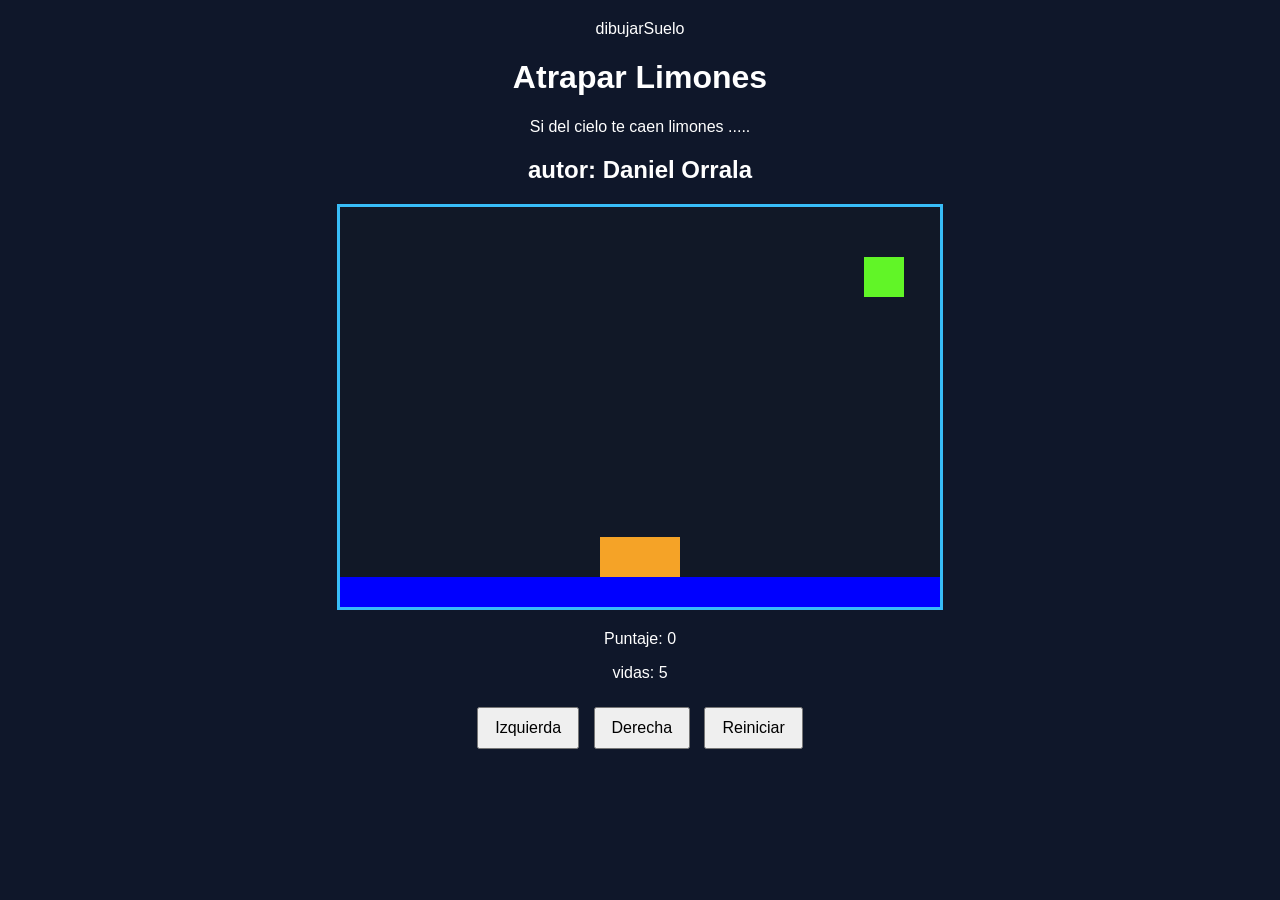
==== index.html @ b22e97ed "rename the HTML file to index.html" ====
<!DOCTYPE html>
<html>
<head>
  <link rel ="stylesheet" href="limones.css"/>
  
  <title>Caza Estrellas</title>
 
 
</head>dibujarSuelo
<body onload="iniciar()">
  <div class="contenedor">
    <h1>Atrapar Limones</h1>
    <p>Si del cielo te caen limones ..... </p>
    <h2>autor: Daniel Orrala</h2>
    <canvas id="areaJuegos" width="600" height="400"></canvas>
    
    <div class="panel">
      <p>Puntaje: <span id="txtPuntaje">0</span></p>
      <p>vidas: <span id="txtVidas">5</span></p>
    </div>
    <div class="botones">
      <button onclick="moverIzquierda()">Izquierda</button>
      <button onclick="moverDerecha()">Derecha</button>
      <button onclick="reiniciar()">Reiniciar</button>
    </div>
  </div>

</body>
<script src="limones.js"></script>
<script src="utils.js"></script>
</html>
---- limones.css ----
body {
  font-family: Arial, sans-serif;
  background-color: #0f172a;
  color: white;
  text-align: center;
  margin: 0;
  padding: 20px;
}

.contenedor {
  max-width: 800px;
  margin: 0 auto;
}

canvas {
  background-color: #111827;
  border: 3px solid #38bdf8;
  display: block;
  margin: 20px auto;
}

.panel {
  margin: 20px 0;
}

.botones button {
  margin: 5px;
  padding: 10px 16px;
  font-size: 16px;
  cursor: pointer;
}
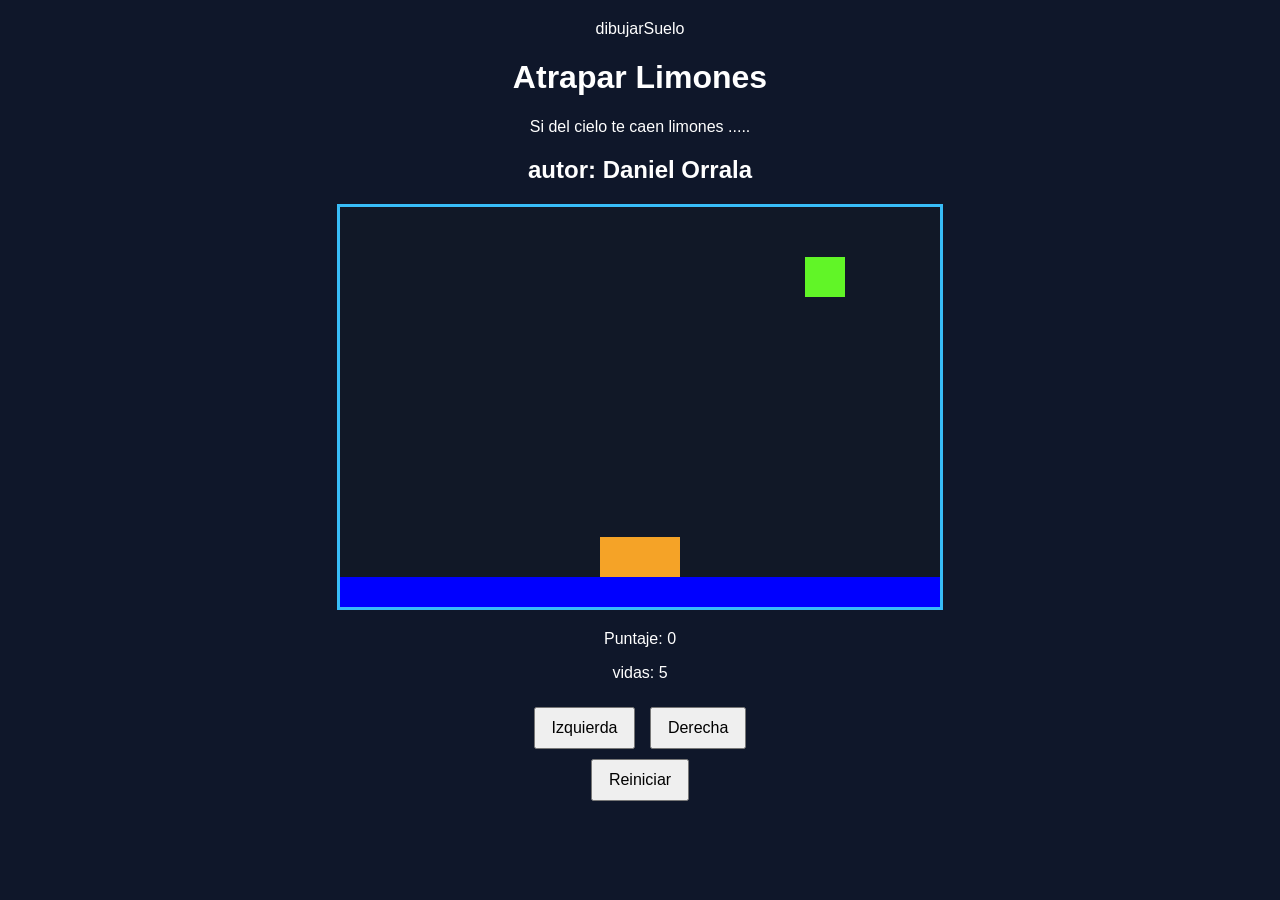
==== commit 3ee7d813: "Corrects the character's position and the button layout" ====
--- a/index.html
+++ b/index.html
@@ -21,6 +21,7 @@
     <div class="botones">
       <button onclick="moverIzquierda()">Izquierda</button>
       <button onclick="moverDerecha()">Derecha</button>
+      <br>
       <button onclick="reiniciar()">Reiniciar</button>
     </div>
   </div>
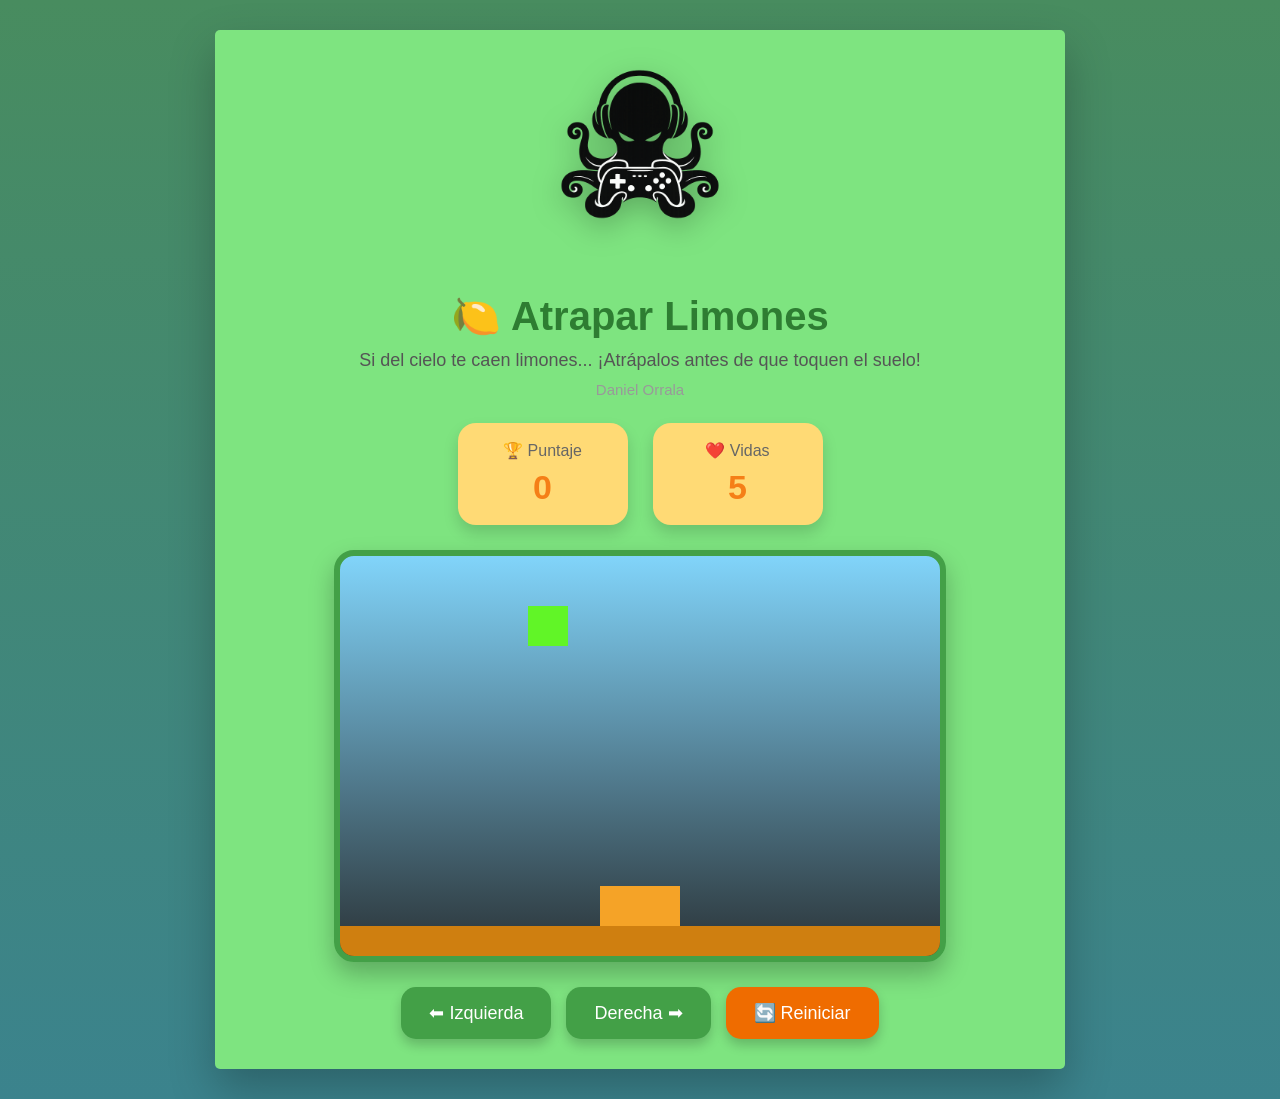
==== commit 1bb6fdaf: "Add an image and modify the game design" ====
--- a/index.html
+++ b/index.html
@@ -1,32 +1,81 @@
 <!DOCTYPE html>
-<html>
+<html lang="es">
+
 <head>
-  <link rel ="stylesheet" href="limones.css"/>
-  
-  <title>Caza Estrellas</title>
- 
- 
-</head>dibujarSuelo
+
+    <meta charset="UTF-8">
+    <meta name="viewport" content="width=device-width, initial-scale=1.0">
+
+    <title>Caza Estrellas</title>
+
+    <link rel="stylesheet" href="limones.css">
+
+</head>
+
 <body onload="iniciar()">
-  <div class="contenedor">
-    <h1>Atrapar Limones</h1>
-    <p>Si del cielo te caen limones ..... </p>
-    <h2>autor: Daniel Orrala</h2>
-    <canvas id="areaJuegos" width="600" height="400"></canvas>
-    
-    <div class="panel">
-      <p>Puntaje: <span id="txtPuntaje">0</span></p>
-      <p>vidas: <span id="txtVidas">5</span></p>
+     
+
+    <div class="contenedor">
+      <div class="logo">
+       <img src="FB93A604-09A4-48FF-B368-E75D6C3976B2.PNG" alt="Logo Octopus Gaming">
+     </div>
+
+        <header>
+
+            <h1>🍋 Atrapar Limones</h1>
+
+            <p class="descripcion">
+                Si del cielo te caen limones...
+                ¡Atrápalos antes de que toquen el suelo!
+            </p>
+
+            <p class="autor">Daniel Orrala</p>
+
+        </header>
+
+        <div class="panel">
+
+            <div class="tarjeta">
+
+                <span class="titulo">🏆 Puntaje</span>
+
+                <span id="txtPuntaje">0</span>
+
+            </div>
+
+            <div class="tarjeta">
+
+                <span class="titulo">❤️ Vidas</span>
+
+                <span id="txtVidas">5</span>
+
+            </div>
+
+        </div>
+
+        <div class="zonaJuego">
+
+            <canvas id="areaJuegos" width="600" height="400"></canvas>
+
+        </div>
+
+        <div class="botones">
+
+            <button onclick="moverIzquierda()">⬅ Izquierda</button>
+
+            <button onclick="moverDerecha()">Derecha ➡</button>
+
+            <button class="reiniciar" onclick="reiniciar()">
+                🔄 Reiniciar
+            </button>
+
+        </div>
+
     </div>
-    <div class="botones">
-      <button onclick="moverIzquierda()">Izquierda</button>
-      <button onclick="moverDerecha()">Derecha</button>
-      <br>
-      <button onclick="reiniciar()">Reiniciar</button>
-    </div>
-  </div>
 
 </body>
+
 <script src="limones.js"></script>
 <script src="utils.js"></script>
+
 </html>
--- a/limones.css
+++ b/limones.css
@@ -1,31 +1,231 @@
-body {
-  font-family: Arial, sans-serif;
-  background-color: #0f172a;
-  color: white;
-  text-align: center;
-  margin: 0;
-  padding: 20px;
-}
-
-.contenedor {
-  max-width: 800px;
-  margin: 0 auto;
-}
-
-canvas {
-  background-color: #111827;
-  border: 3px solid #38bdf8;
-  display: block;
-  margin: 20px auto;
-}
-
-.panel {
-  margin: 20px 0;
-}
-
-.botones button {
-  margin: 5px;
-  padding: 10px 16px;
-  font-size: 16px;
-  cursor: pointer;
+*{
+    margin:0;
+    padding:0;
+    box-sizing:border-box;
+}
+
+body{
+
+    font-family:Arial, Helvetica, sans-serif;
+
+    background:linear-gradient(180deg,#488c5f,#3b838d);
+
+    min-height:100vh;
+
+    display:flex;
+
+    justify-content:center;
+
+    align-items:center;
+
+    padding:30px;
+
+}
+
+.contenedor{
+
+    width:850px;
+
+    background:rgb(126, 228, 128);
+
+    border-radius:5px;
+
+    padding:30px;
+
+    box-shadow:0 20px 45px rgba(0,0,0,.25);
+
+}
+
+header{
+
+    text-align:center;
+
+    margin-bottom:25px;
+
+}
+
+h1{
+
+    color:#2e7d32;
+
+    font-size:40px;
+
+    margin-bottom:10px;
+
+}
+
+.descripcion{
+
+    color:#555;
+
+    font-size:18px;
+
+    margin-bottom:10px;
+
+}
+
+.autor{
+
+    color:#999;
+
+    font-size:15px;
+
+}
+
+.panel{
+
+    display:flex;
+
+    justify-content:center;
+
+    gap:25px;
+
+    margin-bottom:25px;
+
+}
+
+.tarjeta{
+
+    background:#ffda75;
+
+    border-radius:18px;
+
+    padding:18px 35px;
+
+    min-width:170px;
+
+    text-align:center;
+
+    box-shadow:0 8px 15px rgba(0,0,0,.15);
+
+}
+
+.titulo{
+
+    display:block;
+
+    color:#666;
+
+    margin-bottom:8px;
+
+}
+
+#txtPuntaje,
+#txtVidas{
+
+    font-size:34px;
+
+    font-weight:bold;
+
+    color:#f57f17;
+
+}
+
+.zonaJuego{
+
+    display:flex;
+
+    justify-content:center;
+
+    margin-bottom:25px;
+
+}
+
+canvas{
+
+    background:linear-gradient(#81d4fa,#2b3438);
+
+    border:6px solid #43a047;
+
+    border-radius:20px;
+
+    box-shadow:0 12px 25px rgba(0,0,0,.25);
+
+}
+
+.botones{
+
+    display:flex;
+
+    justify-content:center;
+
+    flex-wrap:wrap;
+
+    gap:15px;
+
+}
+
+button{
+
+    border:none;
+
+    border-radius:15px;
+
+    padding:15px 28px;
+
+    background:#43a047;
+
+    color:white;
+
+    font-size:18px;
+
+    cursor:pointer;
+
+    transition:.25s;
+
+    box-shadow:0 6px 12px rgba(0,0,0,.2);
+
+}
+
+button:hover{
+
+    background:#2e7d32;
+
+    transform:translateY(-3px);
+
+}
+
+button:active{
+
+    transform:scale(.96);
+
+}
+
+.reiniciar{
+
+    background:#ef6c00;
+
+}
+
+.reiniciar:hover{
+
+    background:#d84315;
+
+}
+.logo{
+
+    display:flex;
+
+    justify-content:center;
+
+    margin-bottom:40px;
+
+}
+
+.logo img{
+
+    width:290px;
+
+    height:auto;
+
+    transition:.3s;
+
+    filter:drop-shadow(0 8px 15px rgba(0,0,0,.25));
+
+}
+
+.logo img:hover{
+
+    transform:scale(1.05);
+
 }
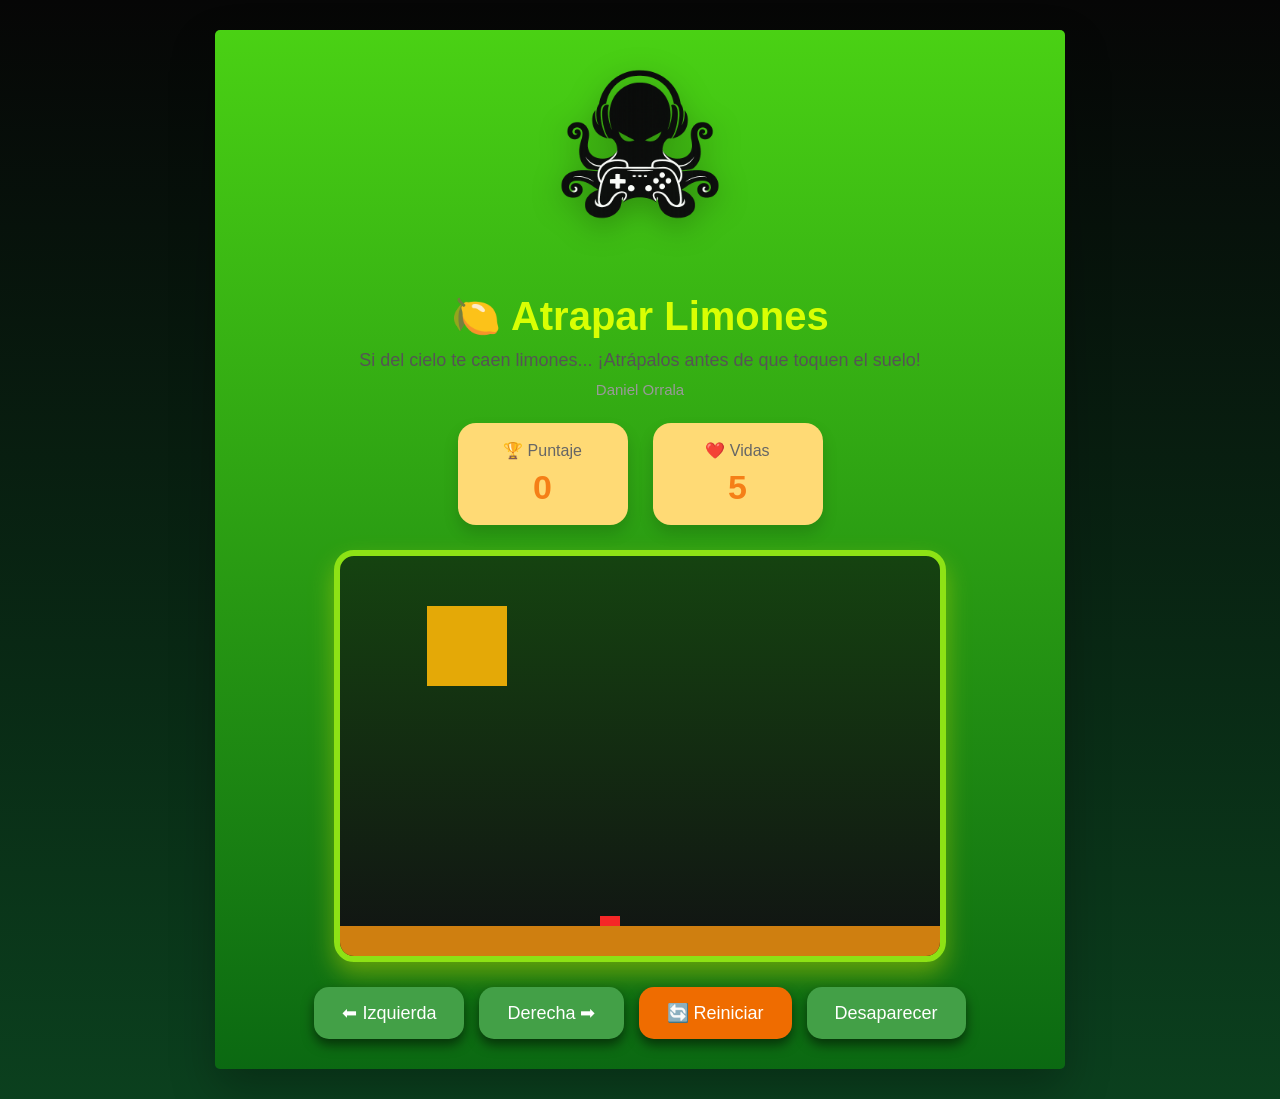
==== commit 9117afdf: "prueva de tutoria" ====
--- a/index.html
+++ b/index.html
@@ -68,10 +68,11 @@
             <button class="reiniciar" onclick="reiniciar()">
                 🔄 Reiniciar
             </button>
+            <button onclick="desaparecerPersonaje()">Desaparecer </button>
 
         </div>
 
-    </div>
+    </div> 
 
 </body>
 
--- a/limones.css
+++ b/limones.css
@@ -8,7 +8,7 @@
 
     font-family:Arial, Helvetica, sans-serif;
 
-    background:linear-gradient(180deg,#488c5f,#3b838d);
+    background:linear-gradient(180deg,#060606,#0b401e);
 
     min-height:100vh;
 
@@ -26,7 +26,7 @@
 
     width:850px;
 
-    background:rgb(126, 228, 128);
+    background:linear-gradient(180deg,#4ad114,#0b6912);
 
     border-radius:5px;
 
@@ -46,7 +46,7 @@
 
 h1{
 
-    color:#2e7d32;
+    color:#d9ff03;
 
     font-size:40px;
 
@@ -133,13 +133,13 @@
 
 canvas{
 
-    background:linear-gradient(#81d4fa,#2b3438);
-
-    border:6px solid #43a047;
+    background:linear-gradient(#154310,#111313);
+
+    border:6px solid #8de215;
 
     border-radius:20px;
 
-    box-shadow:0 12px 25px rgba(0,0,0,.25);
+    box-shadow:0 12px 25px rgba(228, 232, 0, 0.392);
 
 }
 
@@ -173,7 +173,7 @@
 
     transition:.25s;
 
-    box-shadow:0 6px 12px rgba(0,0,0,.2);
+    box-shadow:0 6px 12px rgba(0, 0, 0, 0.532);
 
 }
 
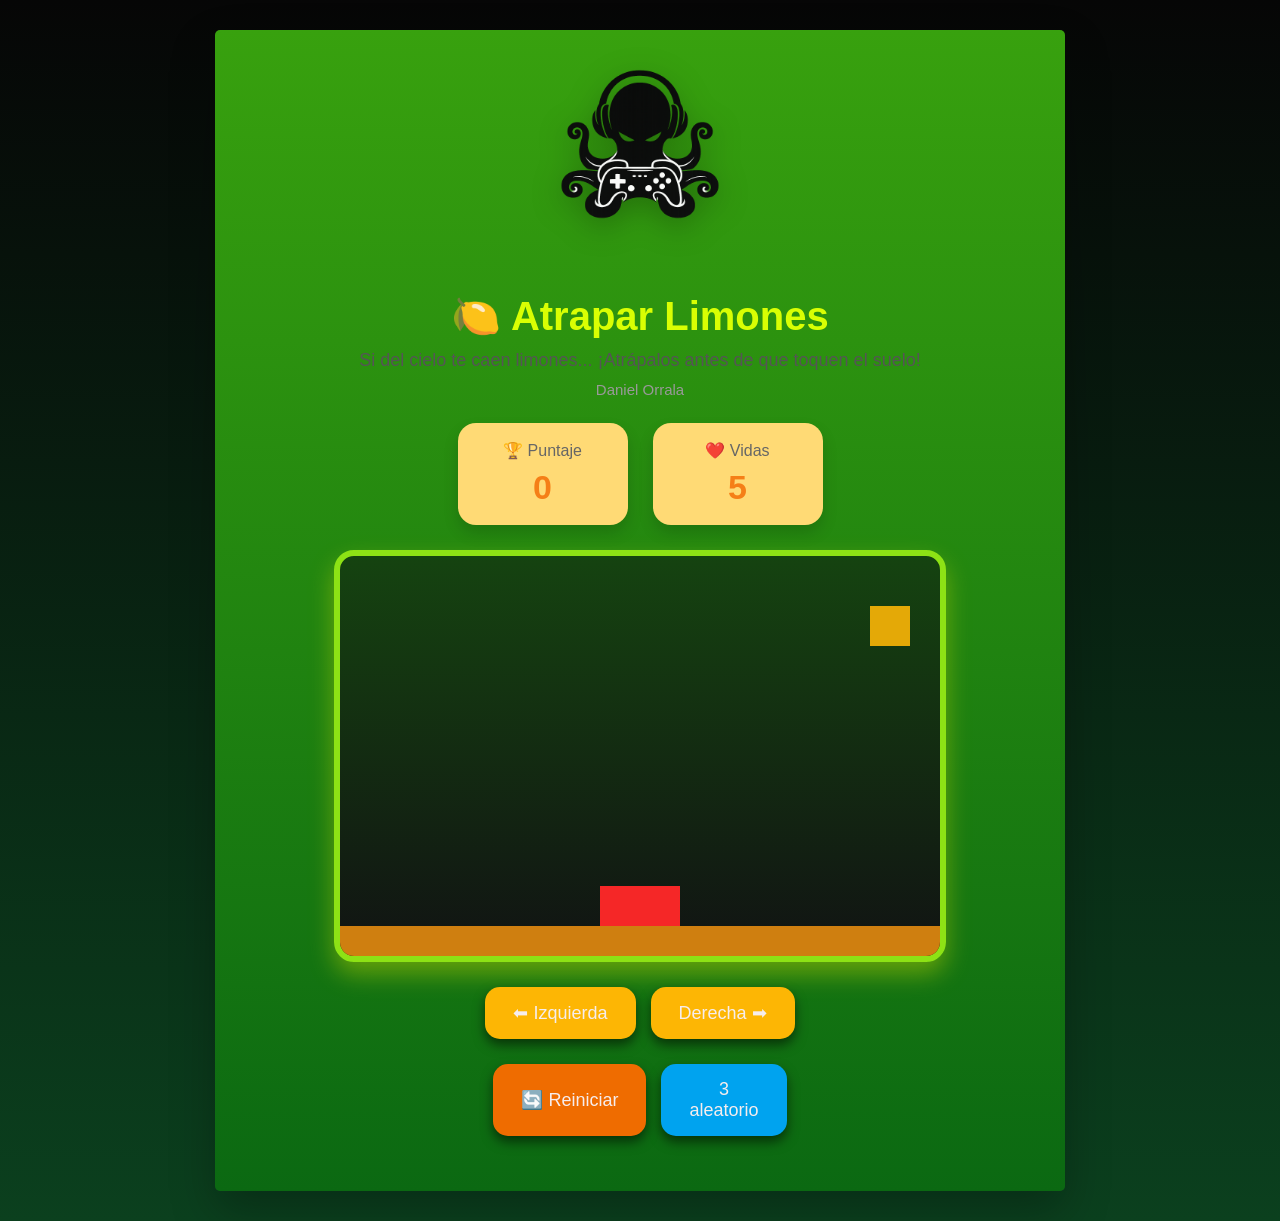
==== commit 7d060017: "add aleatorio funtion" ====
--- a/index.html
+++ b/index.html
@@ -64,11 +64,20 @@
             <button onclick="moverIzquierda()">⬅ Izquierda</button>
 
             <button onclick="moverDerecha()">Derecha ➡</button>
+        </div>
+        <div class="botones">
 
             <button class="reiniciar" onclick="reiniciar()">
                 🔄 Reiniciar
             </button>
-            <button onclick="desaparecerPersonaje()">Desaparecer </button>
+            <button class="aleatorio" id="btnAleatorio" onclick="probarAleatorio()">
+             <span id="contadorAleatorio">
+                3 
+            </span>
+            <br>
+                aleatorio 
+            </br>
+            </button>
 
         </div>
 
--- a/limones.css
+++ b/limones.css
@@ -26,7 +26,7 @@
 
     width:850px;
 
-    background:linear-gradient(180deg,#4ad114,#0b6912);
+    background:linear-gradient(180deg,#38a10e,#0b6912);
 
     border-radius:5px;
 
@@ -152,6 +152,7 @@
     flex-wrap:wrap;
 
     gap:15px;
+    margin-bottom:25px;
 
 }
 
@@ -163,9 +164,9 @@
 
     padding:15px 28px;
 
-    background:#43a047;
-
-    color:white;
+    background:#fdb604;
+
+    color:rgb(246, 237, 237);
 
     font-size:18px;
 
@@ -179,7 +180,7 @@
 
 button:hover{
 
-    background:#2e7d32;
+    background:#e38623;
 
     transform:translateY(-3px);
 
@@ -202,6 +203,17 @@
     background:#d84315;
 
 }
+.aleatorio{
+
+    background:#00a3ef;
+
+}
+
+.aleatorio:hover{
+
+    background:#1576d8;
+
+}
 .logo{
 
     display:flex;
